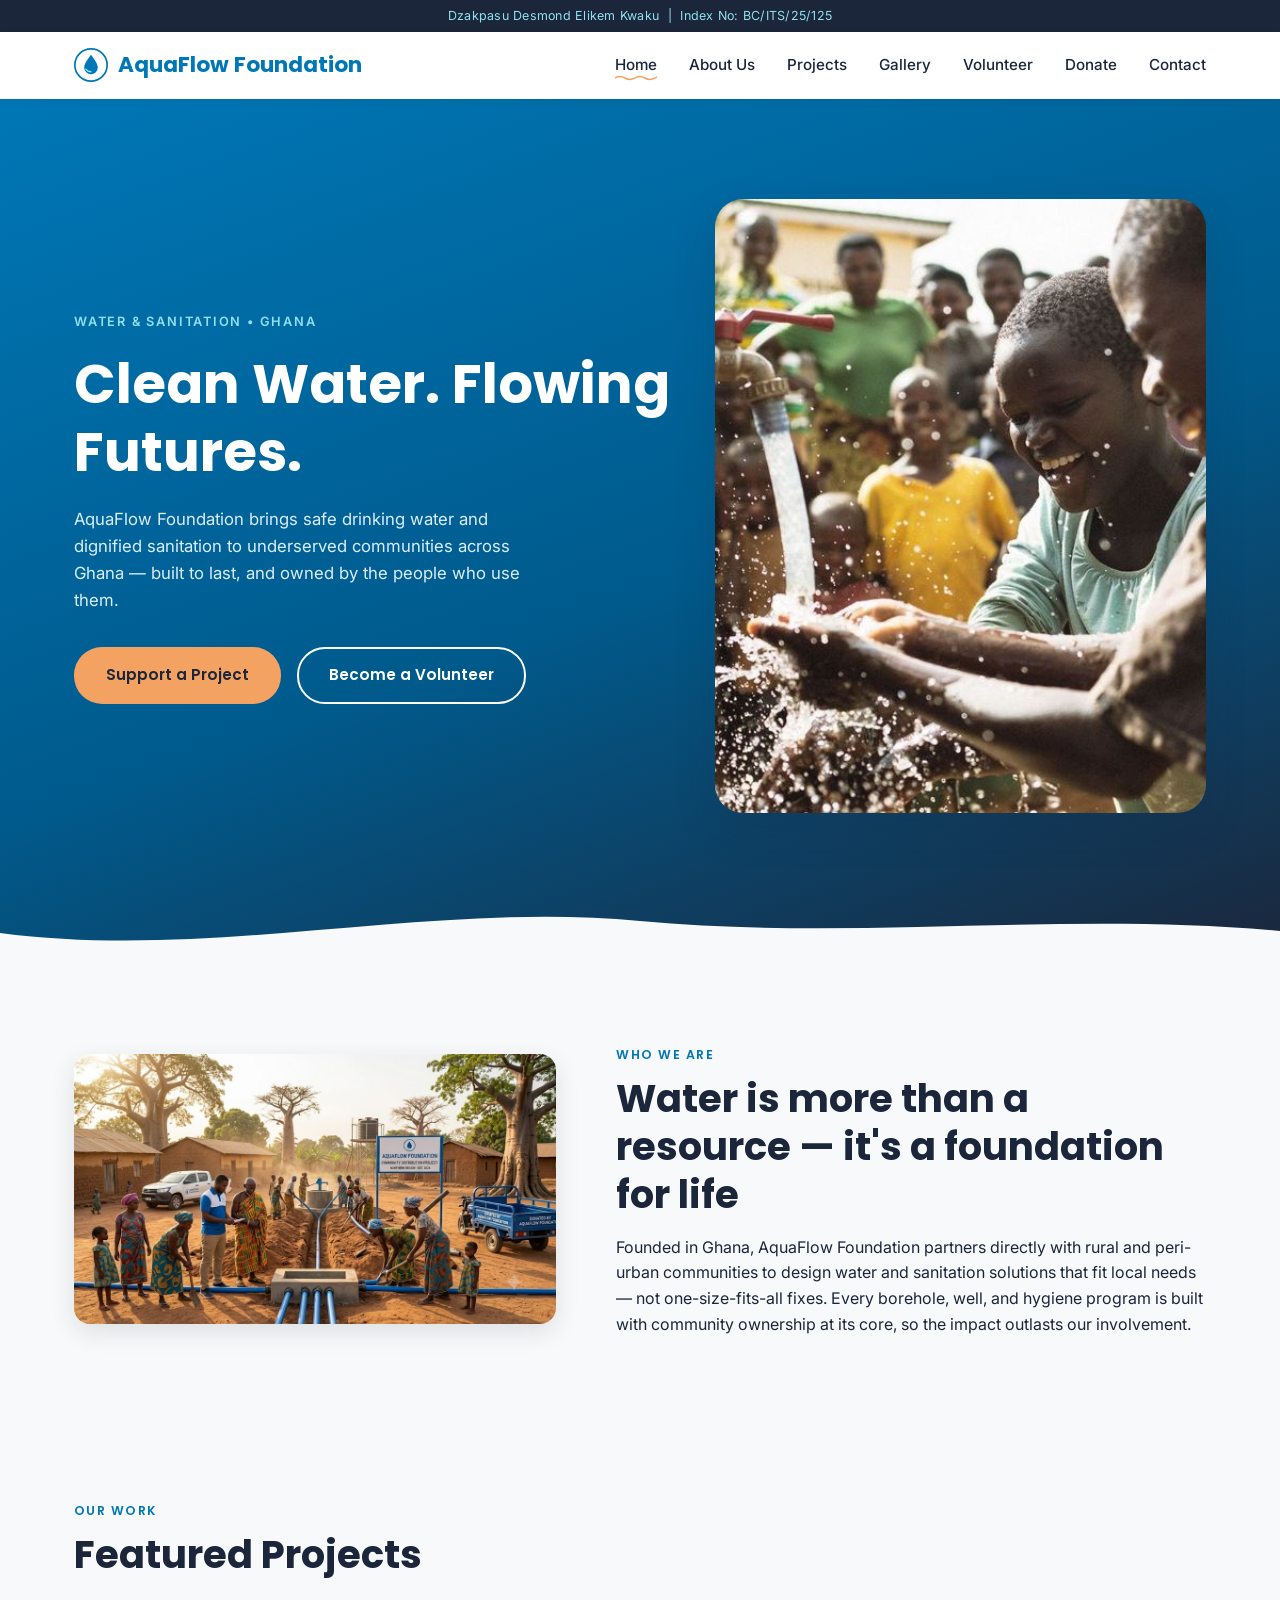
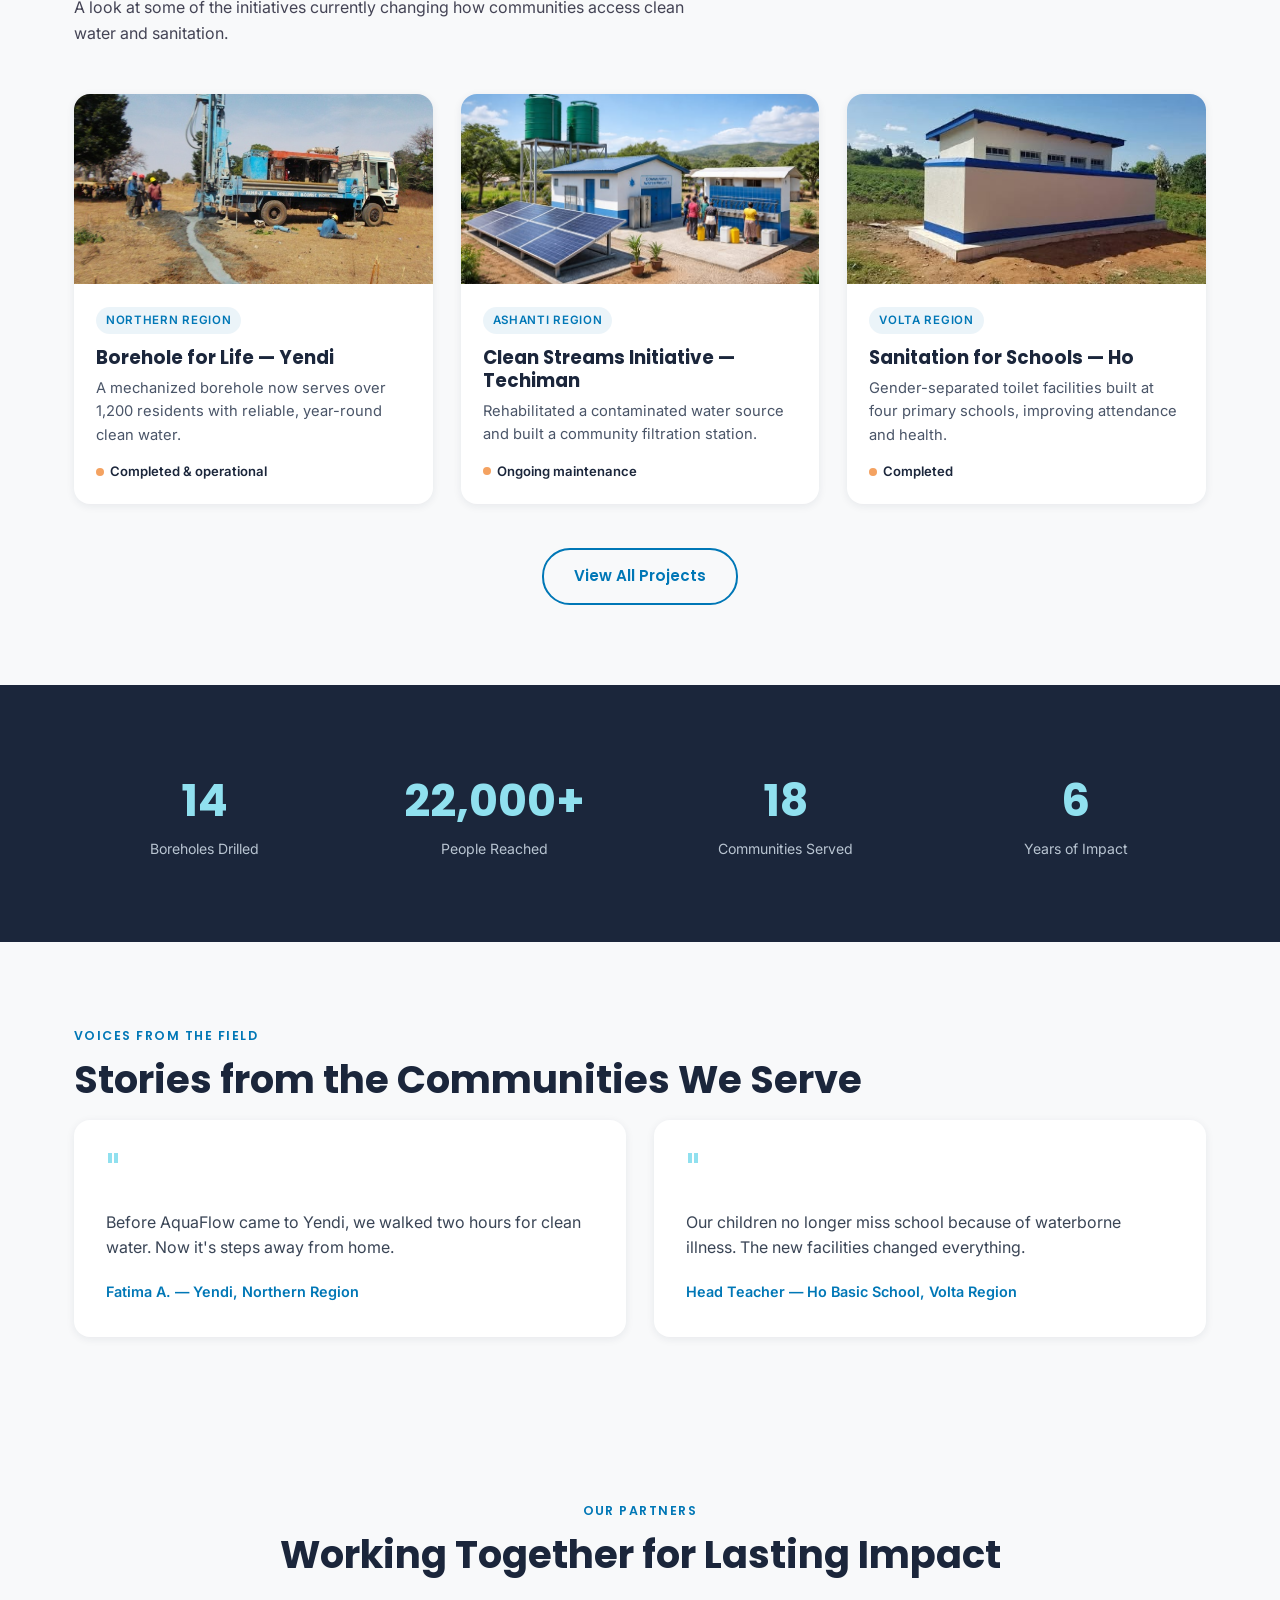
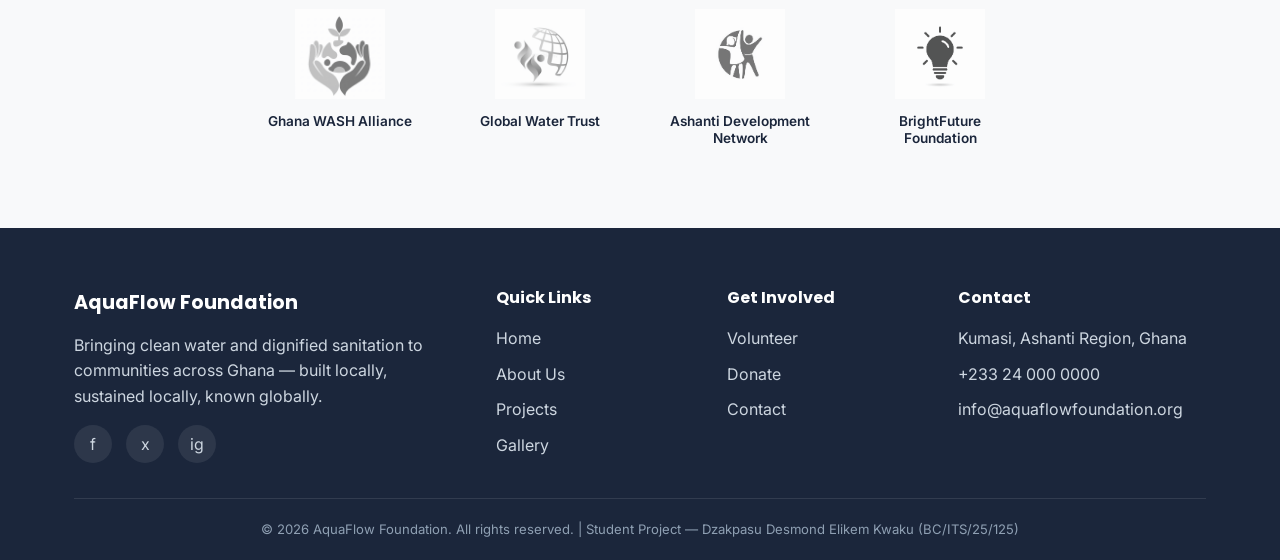
==== index.html @ 01cfd38c "Add files via upload" ====
<!DOCTYPE html>
<html lang="en">
<head>
  <meta charset="UTF-8">
  <meta name="viewport" content="width=device-width, initial-scale=1.0">
  <title>AquaFlow Foundation — Clean Water. Flowing Futures.</title>
  <link rel="preconnect" href="https://fonts.googleapis.com">
  <link href="https://fonts.googleapis.com/css2?family=Poppins:wght@500;600;700&family=Inter:wght@400;500;600&display=swap" rel="stylesheet">
  <link rel="stylesheet" href="style.css">
</head>
<body>

  <!-- Credential Bar (required for submission) -->
  <div class="credential-bar">
    Dzakpasu Desmond Elikem Kwaku &nbsp;|&nbsp; Index No: BC/ITS/25/125
  </div>

  <!-- ============ HEADER ============ -->
  <header class="site-header">
    <div class="nav-wrap">
      <a href="index.html" class="logo">
        <svg class="logo-mark" viewBox="0 0 40 40" fill="none" xmlns="http://www.w3.org/2000/svg" aria-hidden="true">
          <circle cx="20" cy="20" r="19" stroke="#0077B6" stroke-width="2"/>
          <path d="M20 8c-5 7-8 11-8 15a8 8 0 0016 0c0-4-3-8-8-15z" fill="#0077B6"/>
          <path d="M14 25c1.5 2 3.5 3 6 3" stroke="#90E0EF" stroke-width="1.6" stroke-linecap="round"/>
        </svg>
        <span class="logo-text">AquaFlow Foundation</span>
      </a>

      <input type="checkbox" id="navToggle" class="nav-toggle-checkbox">
      <label for="navToggle" class="nav-toggle" aria-label="Toggle navigation menu">
        <span></span><span></span><span></span>
      </label>

      <nav class="main-nav" id="mainNav">
        <ul>
          <li><a href="index.html" class="active">Home</a></li>
          <li><a href="about.html">About Us</a></li>
          <li><a href="projects.html">Projects</a></li>
          <li><a href="gallery.html">Gallery</a></li>
          <li><a href="volunteer.html">Volunteer</a></li>
          <li><a href="donate.html">Donate</a></li>
          <li><a href="contact.html">Contact</a></li>
        </ul>
      </nav>
    </div>
  </header>

  <!-- ============ HERO ============ -->
  <main>
  <section class="hero">
    <div class="hero-inner">
      <div class="hero-copy">
        <span class="hero-eyebrow">Water &amp; Sanitation • Ghana</span>
        <h1>Clean Water. Flowing Futures.</h1>
        <p>AquaFlow Foundation brings safe drinking water and dignified sanitation to underserved communities across Ghana — built to last, and owned by the people who use them.</p>
        <div class="hero-ctas">
          <a href="donate.html" class="btn btn-primary">Support a Project</a>
          <a href="volunteer.html" class="btn btn-outline">Become a Volunteer</a>
        </div>
      </div>
      <div class="hero-visual">
        <img src="images/hero-water.jpg" alt="Community members collecting clean water from a newly installed borehole in Ghana">
      </div>
    </div>
    <div class="wave-divider">
      <svg viewBox="0 0 1440 60" preserveAspectRatio="none" aria-hidden="true">
        <path d="M0,32 C240,60 480,0 720,20 C960,40 1200,10 1440,30 L1440,60 L0,60 Z" fill="#F8F9FA"/>
      </svg>
    </div>
  </section>

  <!-- ============ INTRO ============ -->
  <section class="intro-section">
    <div class="container">
      <div class="intro-image">
        <img src="images/intro-community.jpg" alt="AquaFlow field team working alongside community members in Northern Region">
      </div>
      <div class="intro-copy">
        <span class="section-eyebrow">Who We Are</span>
        <h2 class="section-heading">Water is more than a resource — it's a foundation for life</h2>
        <p>Founded in Ghana, AquaFlow Foundation partners directly with rural and peri-urban communities to design water and sanitation solutions that fit local needs — not one-size-fits-all fixes. Every borehole, well, and hygiene program is built with community ownership at its core, so the impact outlasts our involvement.</p>
      </div>
    </div>
  </section>

  <!-- ============ FEATURED PROJECTS ============ -->
  <section class="featured-projects">
    <div class="container">
      <span class="section-eyebrow">Our Work</span>
      <h2 class="section-heading">Featured Projects</h2>
      <p class="section-intro">A look at some of the initiatives currently changing how communities access clean water and sanitation.</p>

      <div class="project-grid">
        <article class="card project-card">
          <div class="project-img">
            <img src="images/projects/borehole-yendi.jpg" alt="Mechanized borehole installation in Yendi, Northern Region">
          </div>
          <div class="project-card-body">
            <span class="project-tag">Northern Region</span>
            <h3>Borehole for Life — Yendi</h3>
            <p>A mechanized borehole now serves over 1,200 residents with reliable, year-round clean water.</p>
            <span class="project-status">Completed &amp; operational</span>
          </div>
        </article>

        <article class="card project-card">
          <div class="project-img">
            <img src="images/projects/streams-techiman.jpg" alt="Water filtration station in Techiman, Ashanti Region">
          </div>
          <div class="project-card-body">
            <span class="project-tag">Ashanti Region</span>
            <h3>Clean Streams Initiative — Techiman</h3>
            <p>Rehabilitated a contaminated water source and built a community filtration station.</p>
            <span class="project-status">Ongoing maintenance</span>
          </div>
        </article>

        <article class="card project-card">
          <div class="project-img">
            <img src="images/projects/schools-ho.jpg" alt="New sanitation facilities at a primary school in Ho, Volta Region">
          </div>
          <div class="project-card-body">
            <span class="project-tag">Volta Region</span>
            <h3>Sanitation for Schools — Ho</h3>
            <p>Gender-separated toilet facilities built at four primary schools, improving attendance and health.</p>
            <span class="project-status">Completed</span>
          </div>
        </article>
      </div>

      <div class="view-all-wrap">
        <a href="projects.html" class="btn btn-outline-dark">View All Projects</a>
      </div>
    </div>
  </section>

  <!-- ============ STATS ============ -->
  <section class="stats-bar">
    <div class="container">
      <div class="stats-grid">
        <div class="stat-item">
          <span class="stat-number">14</span>
          <span class="stat-label">Boreholes Drilled</span>
        </div>
        <div class="stat-item">
          <span class="stat-number">22,000+</span>
          <span class="stat-label">People Reached</span>
        </div>
        <div class="stat-item">
          <span class="stat-number">18</span>
          <span class="stat-label">Communities Served</span>
        </div>
        <div class="stat-item">
          <span class="stat-number">6</span>
          <span class="stat-label">Years of Impact</span>
        </div>
      </div>
    </div>
  </section>

  <!-- ============ TESTIMONIALS ============ -->
  <section class="testimonials-section">
    <div class="container">
      <span class="section-eyebrow">Voices from the Field</span>
      <h2 class="section-heading">Stories from the Communities We Serve</h2>

      <div class="testimonial-grid">
        <div class="card testimonial-card">
          <span class="testimonial-quote-mark">"</span>
          <p>Before AquaFlow came to Yendi, we walked two hours for clean water. Now it's steps away from home.</p>
          <span class="testimonial-author">Fatima A. — Yendi, Northern Region</span>
        </div>
        <div class="card testimonial-card">
          <span class="testimonial-quote-mark">"</span>
          <p>Our children no longer miss school because of waterborne illness. The new facilities changed everything.</p>
          <span class="testimonial-author">Head Teacher — Ho Basic School, Volta Region</span>
        </div>
      </div>
    </div>
  </section>

  <!-- ============ PARTNERS ============ -->
  <section class="partners-section">
    <div class="container">
      <span class="section-eyebrow">Our Partners</span>
      <h2 class="section-heading">Working Together for Lasting Impact</h2>
      <div class="partners-row">
        <div class="partner-item">
          <img src="logos/logo1.jpg" alt="Ghana WASH Alliance logo" width="90" height="90">
          <span class="partner-name">Ghana WASH Alliance</span>
        </div>
        <div class="partner-item">
          <img src="logos/logo2.jpg" alt="Global Water Trust logo" width="90" height="90">
          <span class="partner-name">Global Water Trust</span>
        </div>
        <div class="partner-item">
          <img src="logos/logo3.jpg" alt="Ashanti Development Network logo" width="90" height="90">
          <span class="partner-name">Ashanti Development Network</span>
        </div>
        <div class="partner-item">
          <img src="logos/logo4.jpg" alt="BrightFuture Foundation logo" width="90" height="90">
          <span class="partner-name">BrightFuture Foundation</span>
        </div>
      </div>
    </div>
  </section>

  </main>

  <!-- ============ FOOTER ============ -->
  <footer class="site-footer">
    <div class="container">
      <div class="footer-grid">
        <div class="footer-col">
          <div class="footer-brand">AquaFlow Foundation</div>
          <p>Bringing clean water and dignified sanitation to communities across Ghana — built locally, sustained locally, known globally.</p>
          <div class="social-links">
            <a href="#" aria-label="Facebook">f</a>
            <a href="#" aria-label="Twitter/X">x</a>
            <a href="#" aria-label="Instagram">ig</a>
          </div>
        </div>

        <div class="footer-col">
          <h4>Quick Links</h4>
          <ul>
            <li><a href="index.html">Home</a></li>
            <li><a href="about.html">About Us</a></li>
            <li><a href="projects.html">Projects</a></li>
            <li><a href="gallery.html">Gallery</a></li>
          </ul>
        </div>

        <div class="footer-col">
          <h4>Get Involved</h4>
          <ul>
            <li><a href="volunteer.html">Volunteer</a></li>
            <li><a href="donate.html">Donate</a></li>
            <li><a href="contact.html">Contact</a></li>
          </ul>
        </div>

        <div class="footer-col">
          <h4>Contact</h4>
          <ul>
            <li>Kumasi, Ashanti Region, Ghana</li>
            <li>+233 24 000 0000</li>
            <li>info@aquaflowfoundation.org</li>
          </ul>
        </div>
      </div>

      <div class="footer-bottom">
        &copy; 2026 AquaFlow Foundation. All rights reserved. | Student Project — Dzakpasu Desmond Elikem Kwaku (BC/ITS/25/125)
      </div>
    </div>
  </footer>

</body>
</html>
---- style.css ----
/* =========================================================
   AquaFlow Foundation — Shared Stylesheet
   Author: Dzakpasu Desmond Elikem Kwaku | BC/ITS/25/125
   ========================================================= */

/* ---------- Design Tokens ---------- */
:root {
  --color-primary: #0077B6;      /* deep aqua blue */
  --color-secondary: #90E0EF;    /* sky blue */
  --color-accent: #F4A261;       /* sandy gold */
  --color-dark: #1B263B;         /* slate */
  --color-light: #F8F9FA;        /* off-white */
  --color-white: #FFFFFF;

  --font-heading: 'Poppins', sans-serif;
  --font-body: 'Inter', sans-serif;

  --radius-sm: 8px;
  --radius-md: 16px;
  --radius-lg: 28px;

  --shadow-sm: 0 2px 8px rgba(27, 38, 59, 0.08);
  --shadow-md: 0 8px 24px rgba(27, 38, 59, 0.12);
  --shadow-lg: 0 16px 40px rgba(27, 38, 59, 0.18);

  --transition-fast: 0.2s ease;
  --transition-mid: 0.4s ease;

  --max-width: 1180px;
}

/* ---------- Reset ---------- */
* {
  margin: 0;
  padding: 0;
  box-sizing: border-box;
}

html {
  scroll-behavior: smooth;
}

body {
  font-family: var(--font-body);
  color: var(--color-dark);
  background-color: var(--color-light);
  line-height: 1.6;
  -webkit-font-smoothing: antialiased;
}

img {
  max-width: 100%;
  display: block;
}

a {
  text-decoration: none;
  color: inherit;
}

ul {
  list-style: none;
}

h1, h2, h3, h4 {
  font-family: var(--font-heading);
  color: var(--color-dark);
  line-height: 1.25;
}

.container {
  max-width: var(--max-width);
  margin: 0 auto;
  padding: 0 24px;
}

section {
  padding: 80px 0;
}

/* Visible keyboard focus for accessibility */
a:focus-visible,
button:focus-visible,
input:focus-visible,
select:focus-visible,
textarea:focus-visible {
  outline: 3px solid var(--color-accent);
  outline-offset: 3px;
}

@media (prefers-reduced-motion: reduce) {
  * {
    animation-duration: 0.001ms !important;
    animation-iteration-count: 1 !important;
    transition-duration: 0.001ms !important;
    scroll-behavior: auto !important;
  }
}

/* ---------- Credential Bar ---------- */
.credential-bar {
  background: var(--color-dark);
  color: var(--color-secondary);
  font-size: 0.78rem;
  text-align: center;
  padding: 6px 12px;
  letter-spacing: 0.02em;
}

/* ---------- Header / Navigation ---------- */
.site-header {
  position: sticky;
  top: 0;
  z-index: 100;
  background: var(--color-white);
  box-shadow: var(--shadow-sm);
}

.nav-wrap {
  display: flex;
  align-items: center;
  justify-content: space-between;
  padding: 16px 24px;
  max-width: var(--max-width);
  margin: 0 auto;
}

.logo {
  display: flex;
  align-items: center;
  gap: 10px;
  font-family: var(--font-heading);
  font-weight: 700;
  font-size: 1.35rem;
  color: var(--color-primary);
  white-space: nowrap;
  flex-shrink: 0;
}

.logo-text {
  white-space: nowrap;
}

.logo-mark {
  width: 34px;
  height: 34px;
  flex-shrink: 0;
}

.main-nav ul {
  display: flex;
  gap: 32px;
}

.main-nav a {
  font-weight: 500;
  font-size: 0.95rem;
  color: var(--color-dark);
  position: relative;
  padding-bottom: 4px;
  white-space: nowrap;
}

/* Signature: wave underline on hover/active instead of a plain line */
.main-nav a::after {
  content: "";
  position: absolute;
  left: 0;
  bottom: -3px;
  width: 100%;
  height: 6px;
  background-image: url("data:image/svg+xml,%3Csvg xmlns='http://www.w3.org/2000/svg' width='20' height='6' viewBox='0 0 20 6'%3E%3Cpath d='M0 3 Q 5 0 10 3 T 20 3' fill='none' stroke='%23F4A261' stroke-width='1.5'/%3E%3C/svg%3E");
  background-repeat: repeat-x;
  background-size: 20px 6px;
  opacity: 0;
  transform: translateY(4px);
  transition: opacity var(--transition-fast), transform var(--transition-fast);
}

.main-nav a:hover::after,
.main-nav a.active::after {
  opacity: 1;
  transform: translateY(0);
}

.nav-toggle-checkbox {
  position: absolute;
  opacity: 0;
  pointer-events: none;
}

.nav-toggle {
  display: none;
  flex-direction: column;
  gap: 5px;
  cursor: pointer;
  padding: 6px;
}

.nav-toggle span {
  width: 24px;
  height: 2px;
  background: var(--color-dark);
  transition: transform var(--transition-fast), opacity var(--transition-fast);
}

/* Animate to an "X" when open */
.nav-toggle-checkbox:checked ~ .nav-toggle span:nth-child(1) {
  transform: translateY(7px) rotate(45deg);
}

.nav-toggle-checkbox:checked ~ .nav-toggle span:nth-child(2) {
  opacity: 0;
}

.nav-toggle-checkbox:checked ~ .nav-toggle span:nth-child(3) {
  transform: translateY(-7px) rotate(-45deg);
}

/* ---------- Buttons ---------- */
.btn {
  display: inline-block;
  font-family: var(--font-heading);
  font-weight: 600;
  font-size: 0.95rem;
  padding: 14px 30px;
  border-radius: var(--radius-lg);
  border: 2px solid transparent;
  cursor: pointer;
  transition: transform var(--transition-fast), box-shadow var(--transition-fast), background var(--transition-fast);
}

.btn-primary {
  background: var(--color-accent);
  color: var(--color-dark);
}

.btn-primary:hover {
  transform: translateY(-3px);
  box-shadow: var(--shadow-md);
}

.btn-outline {
  background: transparent;
  border-color: var(--color-white);
  color: var(--color-white);
}

.btn-outline:hover {
  background: var(--color-white);
  color: var(--color-primary);
  transform: translateY(-3px);
}

.btn-outline-dark {
  background: transparent;
  border-color: var(--color-primary);
  color: var(--color-primary);
}

.btn-outline-dark:hover {
  background: var(--color-primary);
  color: var(--color-white);
}

/* ---------- Wave Divider (signature element) ---------- */
.wave-divider {
  display: block;
  width: 100%;
  line-height: 0;
}

.wave-divider svg {
  width: 100%;
  height: 60px;
  display: block;
}

/* ---------- Section Heading Pattern ---------- */
.section-eyebrow {
  display: inline-block;
  font-family: var(--font-heading);
  font-size: 0.78rem;
  font-weight: 600;
  letter-spacing: 0.12em;
  text-transform: uppercase;
  color: var(--color-primary);
  margin-bottom: 10px;
}

.section-heading {
  font-size: clamp(1.6rem, 3vw, 2.4rem);
  margin-bottom: 16px;
}

.section-intro {
  max-width: 640px;
  color: #445;
  margin-bottom: 48px;
}

/* ---------- Cards ---------- */
.card {
  background: var(--color-white);
  border-radius: var(--radius-md);
  box-shadow: var(--shadow-sm);
  overflow: hidden;
  transition: transform var(--transition-mid), box-shadow var(--transition-mid);
}

.card:hover {
  transform: translateY(-6px);
  box-shadow: var(--shadow-md);
}

/* ---------- Forms ---------- */
.form-group {
  margin-bottom: 20px;
}

.form-group label {
  display: block;
  font-weight: 600;
  font-size: 0.9rem;
  margin-bottom: 6px;
  color: var(--color-dark);
}

.form-group input,
.form-group select,
.form-group textarea {
  width: 100%;
  padding: 12px 14px;
  border: 1.5px solid #d5dde3;
  border-radius: var(--radius-sm);
  font-family: var(--font-body);
  font-size: 0.95rem;
  background: var(--color-white);
  transition: border-color var(--transition-fast);
}

.form-group input:focus,
.form-group select:focus,
.form-group textarea:focus {
  border-color: var(--color-primary);
}

.form-radio-group,
.form-checkbox-group {
  display: flex;
  gap: 20px;
  flex-wrap: wrap;
}

.form-radio-group label,
.form-checkbox-group label {
  display: flex;
  align-items: center;
  gap: 6px;
  font-weight: 400;
}

/* ---------- Footer ---------- */
.site-footer {
  background: var(--color-dark);
  color: #cdd6e0;
}

.footer-grid {
  display: grid;
  grid-template-columns: 2fr 1fr 1fr 1.3fr;
  gap: 40px;
  padding: 60px 0 30px;
}

.footer-col h4 {
  color: var(--color-white);
  font-size: 1rem;
  margin-bottom: 18px;
}

.footer-col ul li {
  margin-bottom: 10px;
}

.footer-col a:hover {
  color: var(--color-secondary);
}

.footer-brand {
  display: flex;
  align-items: center;
  gap: 10px;
  font-family: var(--font-heading);
  font-weight: 700;
  color: var(--color-white);
  font-size: 1.2rem;
  margin-bottom: 14px;
}

.social-links {
  display: flex;
  gap: 14px;
  margin-top: 16px;
}

.social-links a {
  width: 38px;
  height: 38px;
  border-radius: 50%;
  background: rgba(255,255,255,0.08);
  display: flex;
  align-items: center;
  justify-content: center;
  transition: background var(--transition-fast);
}

.social-links a:hover {
  background: var(--color-primary);
}

.footer-bottom {
  border-top: 1px solid rgba(255,255,255,0.1);
  text-align: center;
  padding: 20px 0;
  font-size: 0.82rem;
  color: #8fa0b3;
}

/* ---------- Responsive ---------- */
@media (max-width: 900px) {
  .footer-grid {
    grid-template-columns: 1fr 1fr;
  }
}

@media (max-width: 1024px) {
  .main-nav ul {
    gap: 18px;
  }

  .main-nav a {
    font-size: 0.88rem;
  }

  .logo {
    font-size: 1.15rem;
  }
}

@media (max-width: 880px) {
  .main-nav ul {
    gap: 12px;
  }

  .main-nav a {
    font-size: 0.82rem;
  }

  .logo {
    font-size: 0.98rem;
  }

  .logo-mark {
    width: 26px;
    height: 26px;
  }
}

@media (max-width: 768px) {
  .main-nav {
    position: fixed;
    top: 66px;
    left: 0;
    right: 0;
    background: var(--color-white);
    box-shadow: var(--shadow-md);
    transform: translateY(-150%);
    opacity: 0;
    transition: transform var(--transition-mid), opacity var(--transition-mid);
    z-index: 99;
  }

  .nav-toggle-checkbox:checked ~ .main-nav {
    transform: translateY(0);
    opacity: 1;
  }

  .main-nav ul {
    flex-direction: column;
    gap: 0;
    padding: 10px 24px 20px;
  }

  .main-nav ul li {
    border-bottom: 1px solid #eef1f3;
  }

  .main-nav a {
    display: block;
    padding: 14px 0;
  }

  .nav-toggle {
    display: flex;
  }

  section {
    padding: 56px 0;
  }

  .footer-grid {
    grid-template-columns: 1fr;
    gap: 30px;
  }
}

@media (max-width: 480px) {
  .btn {
    width: 100%;
    text-align: center;
  }
}

/* =========================================================
   HOME PAGE
   ========================================================= */

/* ---------- Hero ---------- */
.hero {
  position: relative;
  background: linear-gradient(160deg, var(--color-primary) 0%, #005a8c 55%, var(--color-dark) 100%);
  color: var(--color-white);
  padding: 100px 0 0;
  overflow: hidden;
}

.hero-inner {
  max-width: var(--max-width);
  margin: 0 auto;
  padding: 0 24px 90px;
  display: grid;
  grid-template-columns: 1.1fr 0.9fr;
  gap: 40px;
  align-items: center;
}

.hero-eyebrow {
  display: inline-block;
  font-size: 0.8rem;
  font-weight: 600;
  letter-spacing: 0.14em;
  text-transform: uppercase;
  color: var(--color-secondary);
  margin-bottom: 18px;
}

.hero h1 {
  font-size: clamp(2.2rem, 5vw, 3.4rem);
  color: var(--color-white);
  margin-bottom: 20px;
}

.hero p {
  font-size: 1.05rem;
  color: #dbeefc;
  max-width: 480px;
  margin-bottom: 34px;
}

.hero-ctas {
  display: flex;
  gap: 16px;
  flex-wrap: wrap;
}

.hero-visual {
  position: relative;
  border-radius: var(--radius-lg);
  overflow: hidden;
  box-shadow: var(--shadow-lg);
  aspect-ratio: 4 / 5;
}

.hero-visual img {
  width: 100%;
  height: 100%;
  object-fit: cover;
}

.hero .wave-divider {
  position: relative;
  margin-top: -2px;
}

/* ---------- Intro ---------- */
.intro-section .container {
  display: grid;
  grid-template-columns: 0.9fr 1.1fr;
  gap: 60px;
  align-items: center;
}

.intro-image {
  border-radius: var(--radius-md);
  overflow: hidden;
  box-shadow: var(--shadow-md);
}

/* ---------- Featured Projects ---------- */
.featured-projects {
  background: var(--color-light);
}

.project-grid {
  display: grid;
  grid-template-columns: repeat(3, 1fr);
  gap: 28px;
}

.project-card .project-img {
  height: 190px;
  overflow: hidden;
}

.project-card .project-img img {
  width: 100%;
  height: 100%;
  object-fit: cover;
  transition: transform var(--transition-mid);
}

.project-card:hover .project-img img {
  transform: scale(1.06);
}

.project-card-body {
  padding: 22px;
}

.project-tag {
  display: inline-block;
  font-size: 0.72rem;
  font-weight: 600;
  letter-spacing: 0.06em;
  text-transform: uppercase;
  color: var(--color-primary);
  background: rgba(0, 119, 182, 0.08);
  padding: 4px 10px;
  border-radius: 20px;
  margin-bottom: 12px;
}

.project-card-body h3 {
  font-size: 1.15rem;
  margin-bottom: 8px;
}

.project-card-body p {
  font-size: 0.92rem;
  color: #4a5568;
  margin-bottom: 14px;
}

.project-status {
  font-size: 0.82rem;
  font-weight: 600;
  color: var(--color-dark);
  display: flex;
  align-items: center;
  gap: 6px;
}

.project-status::before {
  content: "";
  width: 8px;
  height: 8px;
  border-radius: 50%;
  background: var(--color-accent);
}

.project-impact {
  font-size: 0.85rem;
  color: #5a6779;
  margin-top: 10px;
  padding-top: 10px;
  border-top: 1px dashed #dde3e8;
}

.view-all-wrap {
  text-align: center;
  margin-top: 44px;
}

/* ---------- Stats Bar ---------- */
.stats-bar {
  background: var(--color-dark);
  color: var(--color-white);
  position: relative;
}

.stats-grid {
  display: grid;
  grid-template-columns: repeat(4, 1fr);
  gap: 30px;
  text-align: center;
}

.stat-number {
  font-family: var(--font-heading);
  font-size: clamp(2rem, 4vw, 2.8rem);
  font-weight: 700;
  color: var(--color-secondary);
  display: block;
}

.stat-label {
  font-size: 0.88rem;
  color: #b8c4d1;
  margin-top: 6px;
}

/* ---------- Testimonials ---------- */
.testimonials-section {
  background: var(--color-light);
}

.testimonial-grid {
  display: grid;
  grid-template-columns: repeat(2, 1fr);
  gap: 28px;
}

.testimonial-card {
  padding: 32px;
  position: relative;
}

.testimonial-quote-mark {
  font-family: var(--font-heading);
  font-size: 3rem;
  color: var(--color-secondary);
  line-height: 1;
  margin-bottom: 10px;
  display: block;
}

.testimonial-card p {
  font-size: 1rem;
  color: #3a4556;
  margin-bottom: 18px;
}

.testimonial-author {
  font-weight: 600;
  font-size: 0.9rem;
  color: var(--color-primary);
}

/* ---------- Partners ---------- */
.partners-section {
  text-align: center;
}

.partners-row {
  display: flex;
  justify-content: center;
  align-items: flex-start;
  gap: 50px;
  flex-wrap: wrap;
  margin-top: 30px;
}

.partner-item {
  display: flex;
  flex-direction: column;
  align-items: center;
  gap: 14px;
  width: 150px;
}

.partner-item img {
  height: 90px;
  width: 90px;
  object-fit: contain;
  filter: grayscale(100%);
  opacity: 0.75;
  transition: filter var(--transition-fast), opacity var(--transition-fast), transform var(--transition-fast);
}

.partner-item:hover img {
  filter: grayscale(0%);
  opacity: 1;
  transform: translateY(-4px);
}

.partner-name {
  font-size: 0.85rem;
  font-weight: 600;
  color: var(--color-dark);
  text-align: center;
  line-height: 1.3;
}

/* ---------- Home Responsive ---------- */
@media (max-width: 900px) {
  .hero-inner {
    grid-template-columns: 1fr;
  }

  .hero-visual {
    aspect-ratio: 16 / 10;
  }

  .intro-section .container {
    grid-template-columns: 1fr;
  }

  .project-grid {
    grid-template-columns: repeat(2, 1fr);
  }

  .stats-grid {
    grid-template-columns: repeat(2, 1fr);
    gap: 30px 20px;
  }

  .testimonial-grid {
    grid-template-columns: 1fr;
  }
}

@media (max-width: 600px) {
  .project-grid {
    grid-template-columns: 1fr;
  }
}

/* =========================================================
   PAGE HERO (used on About, Projects, Gallery, Volunteer,
   Donate, Contact — smaller banner than the Home hero)
   ========================================================= */
.page-hero {
  background: linear-gradient(160deg, var(--color-primary) 0%, #005a8c 60%, var(--color-dark) 100%);
  color: var(--color-white);
  padding: 70px 0 0;
  text-align: center;
}

.page-hero .container {
  padding-bottom: 60px;
}

.page-hero-eyebrow {
  display: inline-block;
  font-size: 0.8rem;
  font-weight: 600;
  letter-spacing: 0.14em;
  text-transform: uppercase;
  color: var(--color-secondary);
  margin-bottom: 14px;
}

.page-hero h1 {
  color: var(--color-white);
  font-size: clamp(1.9rem, 4vw, 2.8rem);
  margin-bottom: 14px;
}

.page-hero p {
  max-width: 560px;
  margin: 0 auto;
  color: #dbeefc;
}

/* =========================================================
   ABOUT US PAGE
   ========================================================= */

/* ---------- History (text + image split) ---------- */
.split-section .container {
  display: grid;
  grid-template-columns: 1fr 1fr;
  gap: 60px;
  align-items: center;
}

.split-section .split-image {
  border-radius: var(--radius-md);
  overflow: hidden;
  box-shadow: var(--shadow-md);
}

.split-section.reverse .container {
  direction: rtl;
}

.split-section.reverse .container > * {
  direction: ltr;
}

/* ---------- Vision & Mission ---------- */
.vm-grid {
  display: grid;
  grid-template-columns: 1fr 1fr;
  gap: 28px;
}

.vm-card {
  padding: 36px;
  border-top: 4px solid var(--color-accent);
}

.vm-card h3 {
  font-size: 1.3rem;
  margin-bottom: 12px;
  color: var(--color-primary);
}

.vm-card p {
  color: #4a5568;
}

/* ---------- Core Values ---------- */
.values-section {
  background: var(--color-light);
}

.values-grid {
  display: grid;
  grid-template-columns: repeat(5, 1fr);
  gap: 20px;
}

.value-card {
  text-align: center;
  padding: 28px 16px;
}

.value-icon {
  width: 48px;
  height: 48px;
  margin: 0 auto 16px;
  border-radius: 50%;
  background: rgba(0, 119, 182, 0.1);
  display: flex;
  align-items: center;
  justify-content: center;
}

.value-icon svg {
  width: 24px;
  height: 24px;
}

.value-card h4 {
  font-size: 1rem;
  margin-bottom: 8px;
}

.value-card p {
  font-size: 0.85rem;
  color: #5a6779;
}

/* ---------- Objectives Table ---------- */
.objectives-table-wrap {
  overflow-x: auto;
  border-radius: var(--radius-md);
  box-shadow: var(--shadow-sm);
}

.objectives-table {
  width: 100%;
  border-collapse: collapse;
  background: var(--color-white);
  min-width: 560px;
}

.objectives-table thead {
  background: var(--color-primary);
  color: var(--color-white);
}

.objectives-table th,
.objectives-table td {
  text-align: left;
  padding: 16px 20px;
  font-size: 0.92rem;
}

.objectives-table th {
  font-family: var(--font-heading);
  font-weight: 600;
  font-size: 0.85rem;
  letter-spacing: 0.03em;
  text-transform: uppercase;
}

.objectives-table tbody tr:nth-child(even) {
  background: var(--color-light);
}

.objectives-table tbody tr:hover {
  background: rgba(0, 119, 182, 0.06);
}

/* ---------- Leadership / Team ---------- */
.team-section {
  background: var(--color-light);
}

.team-grid {
  display: grid;
  grid-template-columns: repeat(4, 1fr);
  gap: 24px;
}

.team-card {
  text-align: center;
  padding-bottom: 24px;
}

.team-photo {
  aspect-ratio: 1 / 1;
  overflow: hidden;
}

.team-photo img {
  width: 100%;
  height: 100%;
  object-fit: cover;
}

.team-card h4 {
  margin-top: 18px;
  font-size: 1.02rem;
}

.team-role {
  font-size: 0.82rem;
  color: var(--color-primary);
  font-weight: 600;
  margin-top: 4px;
}

.team-bio {
  font-size: 0.85rem;
  color: #5a6779;
  padding: 0 16px;
  margin-top: 10px;
}

/* ---------- Why We Exist (closing statement) ---------- */
.why-section {
  text-align: center;
  background: var(--color-dark);
  color: var(--color-white);
}

.why-section .section-heading {
  color: var(--color-white);
}

.why-section p {
  max-width: 700px;
  margin: 0 auto;
  color: #cdd6e0;
  font-size: 1.05rem;
}

/* ---------- About Page Responsive ---------- */
@media (max-width: 900px) {
  .split-section .container {
    grid-template-columns: 1fr;
  }

  .split-section.reverse .container {
    direction: ltr;
  }

  .vm-grid {
    grid-template-columns: 1fr;
  }

  .values-grid {
    grid-template-columns: repeat(2, 1fr);
  }

  .team-grid {
    grid-template-columns: repeat(2, 1fr);
  }
}

@media (max-width: 480px) {
  .values-grid {
    grid-template-columns: 1fr;
  }
}

/* =========================================================
   GALLERY PAGE
   ========================================================= */
.gallery-grid {
  display: grid;
  grid-template-columns: repeat(4, 1fr);
  grid-auto-rows: 220px;
  grid-auto-flow: dense;
  gap: 18px;
}

.gallery-item {
  position: relative;
  border-radius: var(--radius-md);
  overflow: hidden;
  box-shadow: var(--shadow-sm);
}

.gallery-item img {
  width: 100%;
  height: 100%;
  object-fit: cover;
  transition: transform var(--transition-mid);
}

.gallery-item:hover img {
  transform: scale(1.08);
}

.gallery-item figcaption {
  position: absolute;
  left: 0;
  right: 0;
  bottom: 0;
  padding: 16px;
  font-size: 0.85rem;
  font-weight: 600;
  color: var(--color-white);
  background: linear-gradient(to top, rgba(27,38,59,0.85), rgba(27,38,59,0));
  opacity: 0;
  transform: translateY(8px);
  transition: opacity var(--transition-fast), transform var(--transition-fast);
}

.gallery-item:hover figcaption {
  opacity: 1;
  transform: translateY(0);
}

.gallery-item.wide {
  grid-column: span 2;
}

.gallery-item.tall {
  grid-row: span 2;
}

.gallery-item.big {
  grid-column: span 2;
  grid-row: span 2;
}

@media (max-width: 900px) {
  .gallery-grid {
    grid-template-columns: repeat(2, 1fr);
    grid-auto-rows: 180px;
  }

  .gallery-item.big,
  .gallery-item.wide {
    grid-column: span 2;
  }
}

@media (max-width: 500px) {
  .gallery-grid {
    grid-template-columns: 1fr;
    grid-auto-rows: 220px;
  }

  .gallery-item.big,
  .gallery-item.wide,
  .gallery-item.tall {
    grid-column: span 1;
    grid-row: span 1;
  }
}

/* =========================================================
   FORM PAGES (shared by Volunteer, Donate, Contact)
   ========================================================= */
.opportunities-section {
  background: var(--color-light);
}

.opportunity-grid {
  display: grid;
  grid-template-columns: repeat(3, 1fr);
  gap: 24px;
}

.opportunity-card {
  padding: 28px;
  border-top: 4px solid var(--color-secondary);
}

.opportunity-card h3 {
  font-size: 1.1rem;
  margin-bottom: 10px;
  color: var(--color-primary);
}

.opportunity-card p {
  font-size: 0.9rem;
  color: #4a5568;
}

.form-section .container {
  max-width: 760px;
}

.form-card {
  background: var(--color-white);
  border-radius: var(--radius-md);
  box-shadow: var(--shadow-md);
  padding: 44px;
}

.form-row {
  display: grid;
  grid-template-columns: 1fr 1fr;
  gap: 20px;
}

.form-note {
  font-size: 0.82rem;
  color: #6a7686;
  margin-top: -8px;
  margin-bottom: 20px;
}

.form-actions {
  margin-top: 8px;
}

.form-actions .btn {
  width: 100%;
  text-align: center;
  border: none;
}

fieldset {
  border: none;
  padding: 0;
  margin: 0 0 20px;
}

fieldset legend {
  font-weight: 600;
  font-size: 0.9rem;
  margin-bottom: 10px;
  padding: 0;
}

@media (max-width: 700px) {
  .opportunity-grid {
    grid-template-columns: 1fr;
  }

  .form-row {
    grid-template-columns: 1fr;
  }

  .form-card {
    padding: 28px 22px;
  }
}

/* =========================================================
   DONATE PAGE
   ========================================================= */
.impact-section {
  background: var(--color-light);
}

.impact-grid {
  display: grid;
  grid-template-columns: repeat(3, 1fr);
  gap: 24px;
}

.impact-card {
  padding: 32px 26px;
  text-align: center;
  border-bottom: 4px solid var(--color-accent);
}

.impact-amount {
  font-family: var(--font-heading);
  font-size: 1.8rem;
  font-weight: 700;
  color: var(--color-primary);
  display: block;
  margin-bottom: 10px;
}

.impact-card p {
  font-size: 0.9rem;
  color: #4a5568;
}

/* Preset donation amount selector (radio buttons styled as pills) */
.amount-group {
  display: flex;
  flex-wrap: wrap;
  gap: 12px;
  margin-bottom: 8px;
}

.amount-option input {
  position: absolute;
  opacity: 0;
  pointer-events: none;
}

.amount-option label {
  display: inline-block;
  padding: 12px 22px;
  border: 1.5px solid #d5dde3;
  border-radius: var(--radius-lg);
  font-weight: 600;
  font-size: 0.92rem;
  cursor: pointer;
  transition: background var(--transition-fast), border-color var(--transition-fast), color var(--transition-fast);
}

.amount-option input:checked + label {
  background: var(--color-primary);
  border-color: var(--color-primary);
  color: var(--color-white);
}

.amount-option input:focus-visible + label {
  outline: 3px solid var(--color-accent);
  outline-offset: 2px;
}

@media (max-width: 700px) {
  .impact-grid {
    grid-template-columns: 1fr;
  }
}

/* =========================================================
   CONTACT PAGE
   ========================================================= */
.contact-layout {
  display: grid;
  grid-template-columns: 0.9fr 1.1fr;
  gap: 48px;
  align-items: start;
}

.contact-info-card {
  padding: 36px;
}

.contact-info-card h3 {
  font-size: 1.15rem;
  margin-bottom: 22px;
  color: var(--color-primary);
}

.contact-info-list li {
  display: flex;
  gap: 14px;
  align-items: flex-start;
  margin-bottom: 20px;
}

.contact-info-list li:last-child {
  margin-bottom: 0;
}

.contact-icon {
  width: 20px;
  height: 20px;
  flex-shrink: 0;
  margin-top: 2px;
  color: var(--color-primary);
}

.contact-info-list strong {
  display: block;
  font-size: 0.85rem;
  color: var(--color-dark);
  margin-bottom: 2px;
}

.contact-info-list span,
.contact-info-list a {
  font-size: 0.9rem;
  color: #4a5568;
}

.contact-info-list a:hover {
  color: var(--color-primary);
}

.contact-social {
  margin-top: 28px;
  padding-top: 24px;
  border-top: 1px solid #eef1f3;
}

.contact-social .social-links a {
  background: rgba(0, 119, 182, 0.08);
  color: var(--color-primary);
}

.contact-social .social-links a:hover {
  background: var(--color-primary);
  color: var(--color-white);
}

/* ---------- Map Placeholder ---------- */
.map-section {
  background: var(--color-light);
}

.map-placeholder {
  height: 340px;
  border-radius: var(--radius-md);
  overflow: hidden;
  box-shadow: var(--shadow-sm);
}

.map-placeholder img {
  width: 100%;
  height: 100%;
  object-fit: cover;
  display: block;
}

@media (max-width: 900px) {
  .contact-layout {
    grid-template-columns: 1fr;
  }
}
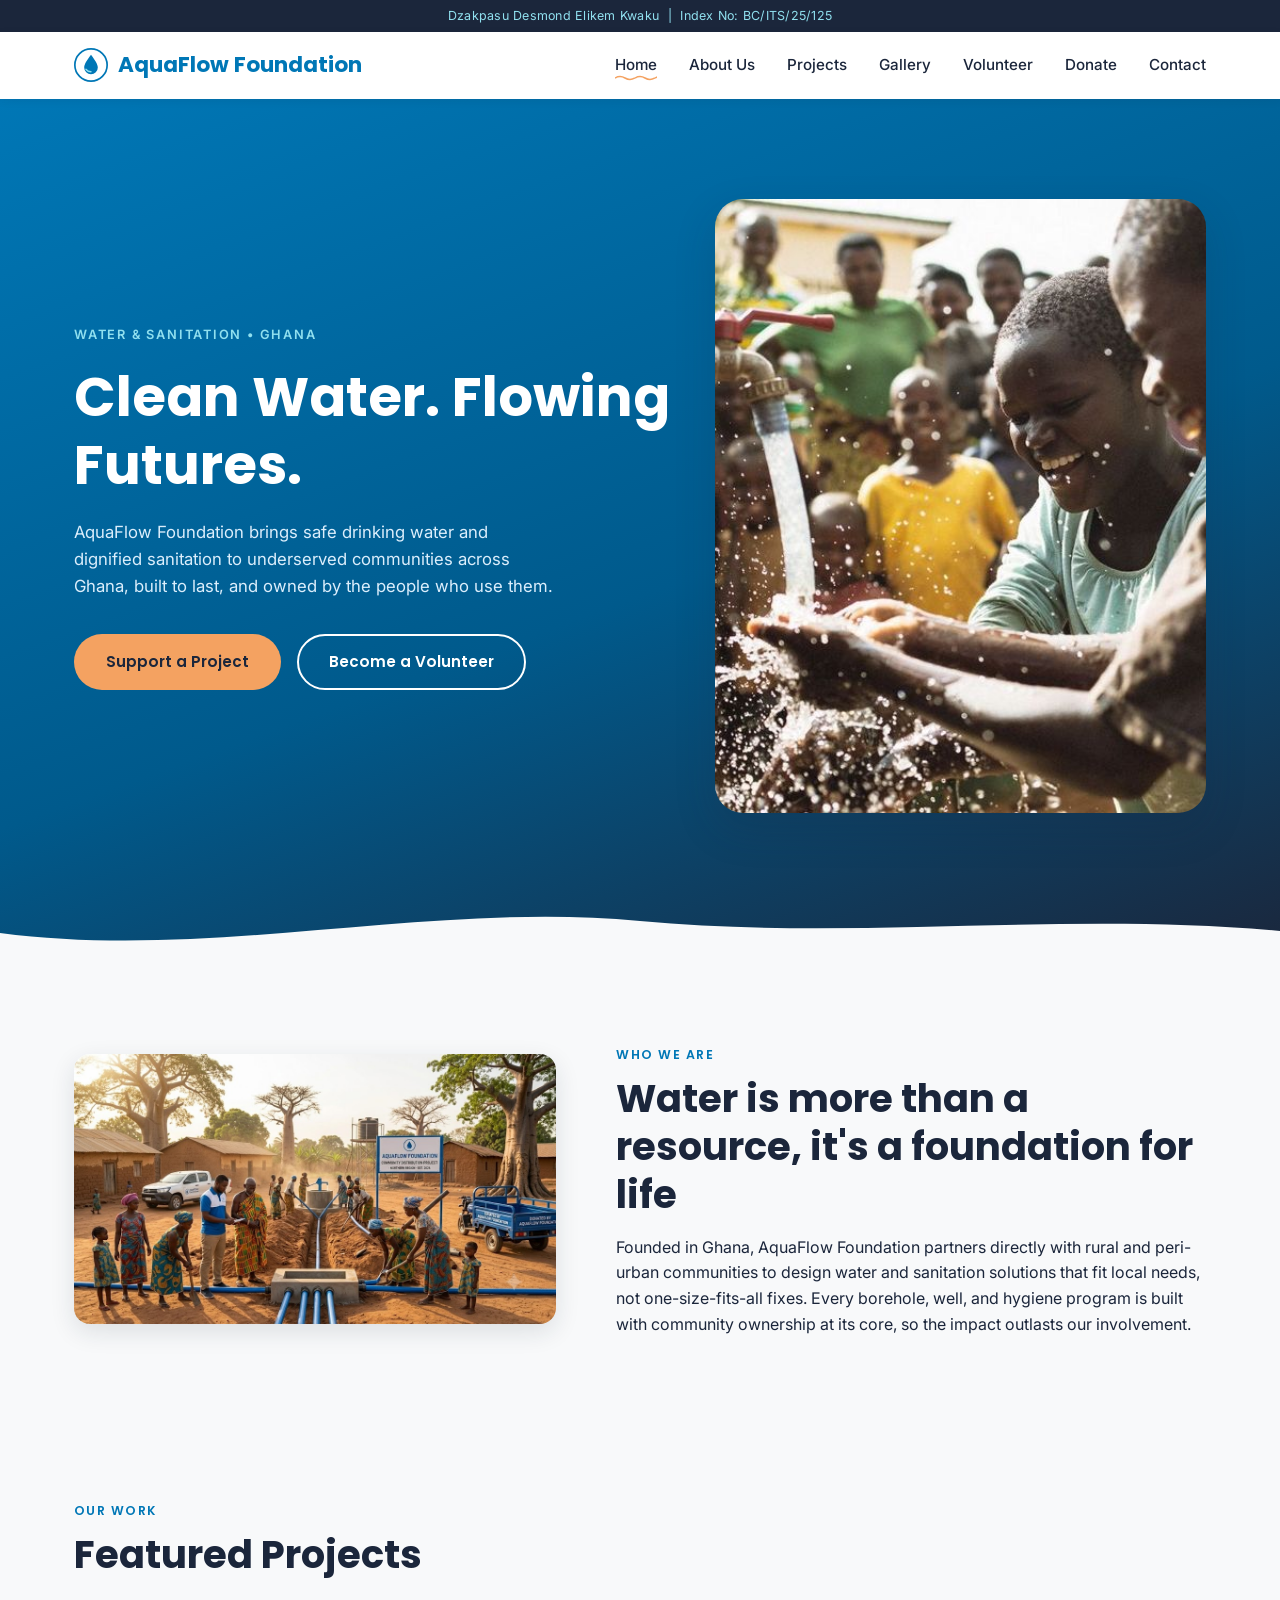
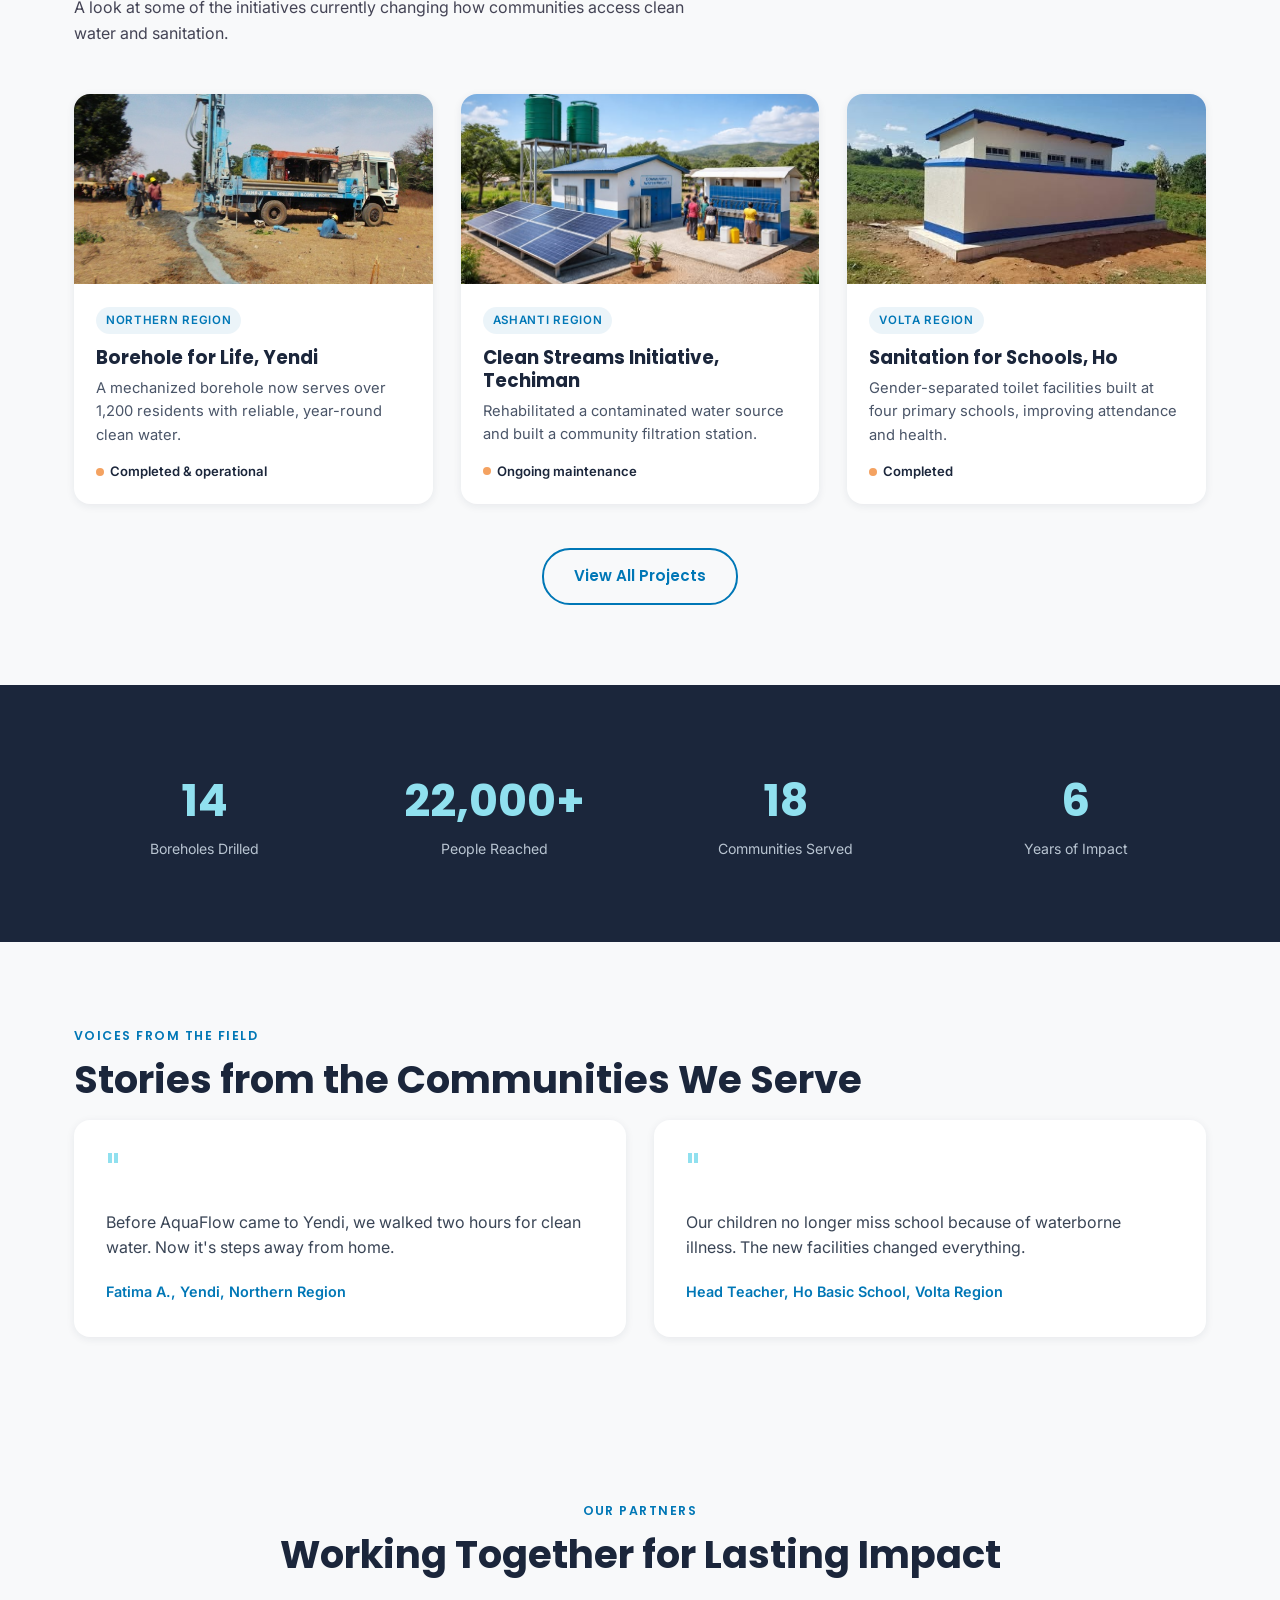
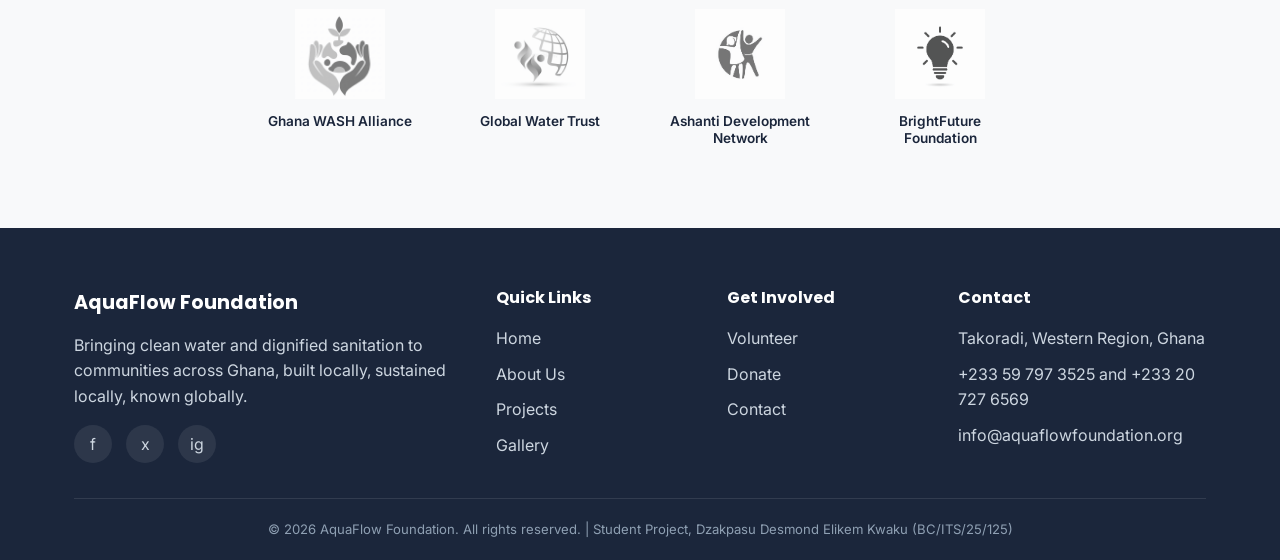
==== commit f21dd888: "Add files via upload" ====
--- a/index.html
+++ b/index.html
@@ -1,13 +1,17 @@
 <!DOCTYPE html>
 <html lang="en">
+
 <head>
   <meta charset="UTF-8">
   <meta name="viewport" content="width=device-width, initial-scale=1.0">
-  <title>AquaFlow Foundation — Clean Water. Flowing Futures.</title>
+  <title>AquaFlow Foundation, Clean Water. Flowing Futures.</title>
   <link rel="preconnect" href="https://fonts.googleapis.com">
-  <link href="https://fonts.googleapis.com/css2?family=Poppins:wght@500;600;700&family=Inter:wght@400;500;600&display=swap" rel="stylesheet">
+  <link
+    href="https://fonts.googleapis.com/css2?family=Poppins:wght@500;600;700&family=Inter:wght@400;500;600&display=swap"
+    rel="stylesheet">
   <link rel="stylesheet" href="style.css">
 </head>
+
 <body>
 
   <!-- Credential Bar (required for submission) -->
@@ -20,9 +24,9 @@
     <div class="nav-wrap">
       <a href="index.html" class="logo">
         <svg class="logo-mark" viewBox="0 0 40 40" fill="none" xmlns="http://www.w3.org/2000/svg" aria-hidden="true">
-          <circle cx="20" cy="20" r="19" stroke="#0077B6" stroke-width="2"/>
-          <path d="M20 8c-5 7-8 11-8 15a8 8 0 0016 0c0-4-3-8-8-15z" fill="#0077B6"/>
-          <path d="M14 25c1.5 2 3.5 3 6 3" stroke="#90E0EF" stroke-width="1.6" stroke-linecap="round"/>
+          <circle cx="20" cy="20" r="19" stroke="#0077B6" stroke-width="2" />
+          <path d="M20 8c-5 7-8 11-8 15a8 8 0 0016 0c0-4-3-8-8-15z" fill="#0077B6" />
+          <path d="M14 25c1.5 2 3.5 3 6 3" stroke="#90E0EF" stroke-width="1.6" stroke-linecap="round" />
         </svg>
         <span class="logo-text">AquaFlow Foundation</span>
       </a>
@@ -48,163 +52,173 @@
 
   <!-- ============ HERO ============ -->
   <main>
-  <section class="hero">
-    <div class="hero-inner">
-      <div class="hero-copy">
-        <span class="hero-eyebrow">Water &amp; Sanitation • Ghana</span>
-        <h1>Clean Water. Flowing Futures.</h1>
-        <p>AquaFlow Foundation brings safe drinking water and dignified sanitation to underserved communities across Ghana — built to last, and owned by the people who use them.</p>
-        <div class="hero-ctas">
-          <a href="donate.html" class="btn btn-primary">Support a Project</a>
-          <a href="volunteer.html" class="btn btn-outline">Become a Volunteer</a>
-        </div>
-      </div>
-      <div class="hero-visual">
-        <img src="images/hero-water.jpg" alt="Community members collecting clean water from a newly installed borehole in Ghana">
-      </div>
-    </div>
-    <div class="wave-divider">
-      <svg viewBox="0 0 1440 60" preserveAspectRatio="none" aria-hidden="true">
-        <path d="M0,32 C240,60 480,0 720,20 C960,40 1200,10 1440,30 L1440,60 L0,60 Z" fill="#F8F9FA"/>
-      </svg>
-    </div>
-  </section>
-
-  <!-- ============ INTRO ============ -->
-  <section class="intro-section">
-    <div class="container">
-      <div class="intro-image">
-        <img src="images/intro-community.jpg" alt="AquaFlow field team working alongside community members in Northern Region">
-      </div>
-      <div class="intro-copy">
-        <span class="section-eyebrow">Who We Are</span>
-        <h2 class="section-heading">Water is more than a resource — it's a foundation for life</h2>
-        <p>Founded in Ghana, AquaFlow Foundation partners directly with rural and peri-urban communities to design water and sanitation solutions that fit local needs — not one-size-fits-all fixes. Every borehole, well, and hygiene program is built with community ownership at its core, so the impact outlasts our involvement.</p>
-      </div>
-    </div>
-  </section>
-
-  <!-- ============ FEATURED PROJECTS ============ -->
-  <section class="featured-projects">
-    <div class="container">
-      <span class="section-eyebrow">Our Work</span>
-      <h2 class="section-heading">Featured Projects</h2>
-      <p class="section-intro">A look at some of the initiatives currently changing how communities access clean water and sanitation.</p>
-
-      <div class="project-grid">
-        <article class="card project-card">
-          <div class="project-img">
-            <img src="images/projects/borehole-yendi.jpg" alt="Mechanized borehole installation in Yendi, Northern Region">
-          </div>
-          <div class="project-card-body">
-            <span class="project-tag">Northern Region</span>
-            <h3>Borehole for Life — Yendi</h3>
-            <p>A mechanized borehole now serves over 1,200 residents with reliable, year-round clean water.</p>
-            <span class="project-status">Completed &amp; operational</span>
-          </div>
-        </article>
-
-        <article class="card project-card">
-          <div class="project-img">
-            <img src="images/projects/streams-techiman.jpg" alt="Water filtration station in Techiman, Ashanti Region">
-          </div>
-          <div class="project-card-body">
-            <span class="project-tag">Ashanti Region</span>
-            <h3>Clean Streams Initiative — Techiman</h3>
-            <p>Rehabilitated a contaminated water source and built a community filtration station.</p>
-            <span class="project-status">Ongoing maintenance</span>
-          </div>
-        </article>
-
-        <article class="card project-card">
-          <div class="project-img">
-            <img src="images/projects/schools-ho.jpg" alt="New sanitation facilities at a primary school in Ho, Volta Region">
-          </div>
-          <div class="project-card-body">
-            <span class="project-tag">Volta Region</span>
-            <h3>Sanitation for Schools — Ho</h3>
-            <p>Gender-separated toilet facilities built at four primary schools, improving attendance and health.</p>
-            <span class="project-status">Completed</span>
-          </div>
-        </article>
-      </div>
-
-      <div class="view-all-wrap">
-        <a href="projects.html" class="btn btn-outline-dark">View All Projects</a>
-      </div>
-    </div>
-  </section>
-
-  <!-- ============ STATS ============ -->
-  <section class="stats-bar">
-    <div class="container">
-      <div class="stats-grid">
-        <div class="stat-item">
-          <span class="stat-number">14</span>
-          <span class="stat-label">Boreholes Drilled</span>
-        </div>
-        <div class="stat-item">
-          <span class="stat-number">22,000+</span>
-          <span class="stat-label">People Reached</span>
-        </div>
-        <div class="stat-item">
-          <span class="stat-number">18</span>
-          <span class="stat-label">Communities Served</span>
-        </div>
-        <div class="stat-item">
-          <span class="stat-number">6</span>
-          <span class="stat-label">Years of Impact</span>
-        </div>
-      </div>
-    </div>
-  </section>
-
-  <!-- ============ TESTIMONIALS ============ -->
-  <section class="testimonials-section">
-    <div class="container">
-      <span class="section-eyebrow">Voices from the Field</span>
-      <h2 class="section-heading">Stories from the Communities We Serve</h2>
-
-      <div class="testimonial-grid">
-        <div class="card testimonial-card">
-          <span class="testimonial-quote-mark">"</span>
-          <p>Before AquaFlow came to Yendi, we walked two hours for clean water. Now it's steps away from home.</p>
-          <span class="testimonial-author">Fatima A. — Yendi, Northern Region</span>
-        </div>
-        <div class="card testimonial-card">
-          <span class="testimonial-quote-mark">"</span>
-          <p>Our children no longer miss school because of waterborne illness. The new facilities changed everything.</p>
-          <span class="testimonial-author">Head Teacher — Ho Basic School, Volta Region</span>
-        </div>
-      </div>
-    </div>
-  </section>
-
-  <!-- ============ PARTNERS ============ -->
-  <section class="partners-section">
-    <div class="container">
-      <span class="section-eyebrow">Our Partners</span>
-      <h2 class="section-heading">Working Together for Lasting Impact</h2>
-      <div class="partners-row">
-        <div class="partner-item">
-          <img src="logos/logo1.jpg" alt="Ghana WASH Alliance logo" width="90" height="90">
-          <span class="partner-name">Ghana WASH Alliance</span>
-        </div>
-        <div class="partner-item">
-          <img src="logos/logo2.jpg" alt="Global Water Trust logo" width="90" height="90">
-          <span class="partner-name">Global Water Trust</span>
-        </div>
-        <div class="partner-item">
-          <img src="logos/logo3.jpg" alt="Ashanti Development Network logo" width="90" height="90">
-          <span class="partner-name">Ashanti Development Network</span>
-        </div>
-        <div class="partner-item">
-          <img src="logos/logo4.jpg" alt="BrightFuture Foundation logo" width="90" height="90">
-          <span class="partner-name">BrightFuture Foundation</span>
-        </div>
-      </div>
-    </div>
-  </section>
+    <section class="hero">
+      <div class="hero-inner">
+        <div class="hero-copy">
+          <span class="hero-eyebrow">Water &amp; Sanitation • Ghana</span>
+          <h1>Clean Water. Flowing Futures.</h1>
+          <p>AquaFlow Foundation brings safe drinking water and dignified sanitation to underserved communities across
+            Ghana, built to last, and owned by the people who use them.</p>
+          <div class="hero-ctas">
+            <a href="donate.html" class="btn btn-primary">Support a Project</a>
+            <a href="volunteer.html" class="btn btn-outline">Become a Volunteer</a>
+          </div>
+        </div>
+        <div class="hero-visual">
+          <img src="images/hero-water.jpg"
+            alt="Community members collecting clean water from a newly installed borehole in Ghana">
+        </div>
+      </div>
+      <div class="wave-divider">
+        <svg viewBox="0 0 1440 60" preserveAspectRatio="none" aria-hidden="true">
+          <path d="M0,32 C240,60 480,0 720,20 C960,40 1200,10 1440,30 L1440,60 L0,60 Z" fill="#F8F9FA" />
+        </svg>
+      </div>
+    </section>
+
+    <!-- ============ INTRO ============ -->
+    <section class="intro-section">
+      <div class="container">
+        <div class="intro-image">
+          <img src="images/intro-community.jpg"
+            alt="AquaFlow field team working alongside community members in Northern Region">
+        </div>
+        <div class="intro-copy">
+          <span class="section-eyebrow">Who We Are</span>
+          <h2 class="section-heading">Water is more than a resource, it's a foundation for life</h2>
+          <p>Founded in Ghana, AquaFlow Foundation partners directly with rural and peri-urban communities to design
+            water and sanitation solutions that fit local needs, not one-size-fits-all fixes. Every borehole, well, and
+            hygiene program is built with community ownership at its core, so the impact outlasts our involvement.</p>
+        </div>
+      </div>
+    </section>
+
+    <!-- ============ FEATURED PROJECTS ============ -->
+    <section class="featured-projects">
+      <div class="container">
+        <span class="section-eyebrow">Our Work</span>
+        <h2 class="section-heading">Featured Projects</h2>
+        <p class="section-intro">A look at some of the initiatives currently changing how communities access clean water
+          and sanitation.</p>
+
+        <div class="project-grid">
+          <article class="card project-card">
+            <div class="project-img">
+              <img src="images/projects/borehole-yendi.jpg"
+                alt="Mechanized borehole installation in Yendi, Northern Region">
+            </div>
+            <div class="project-card-body">
+              <span class="project-tag">Northern Region</span>
+              <h3>Borehole for Life, Yendi</h3>
+              <p>A mechanized borehole now serves over 1,200 residents with reliable, year-round clean water.</p>
+              <span class="project-status">Completed &amp; operational</span>
+            </div>
+          </article>
+
+          <article class="card project-card">
+            <div class="project-img">
+              <img src="images/projects/streams-techiman.jpg"
+                alt="Water filtration station in Techiman, Ashanti Region">
+            </div>
+            <div class="project-card-body">
+              <span class="project-tag">Ashanti Region</span>
+              <h3>Clean Streams Initiative, Techiman</h3>
+              <p>Rehabilitated a contaminated water source and built a community filtration station.</p>
+              <span class="project-status">Ongoing maintenance</span>
+            </div>
+          </article>
+
+          <article class="card project-card">
+            <div class="project-img">
+              <img src="images/projects/schools-ho.jpg"
+                alt="New sanitation facilities at a primary school in Ho, Volta Region">
+            </div>
+            <div class="project-card-body">
+              <span class="project-tag">Volta Region</span>
+              <h3>Sanitation for Schools, Ho</h3>
+              <p>Gender-separated toilet facilities built at four primary schools, improving attendance and health.</p>
+              <span class="project-status">Completed</span>
+            </div>
+          </article>
+        </div>
+
+        <div class="view-all-wrap">
+          <a href="projects.html" class="btn btn-outline-dark">View All Projects</a>
+        </div>
+      </div>
+    </section>
+
+    <!-- ============ STATS ============ -->
+    <section class="stats-bar">
+      <div class="container">
+        <div class="stats-grid">
+          <div class="stat-item">
+            <span class="stat-number">14</span>
+            <span class="stat-label">Boreholes Drilled</span>
+          </div>
+          <div class="stat-item">
+            <span class="stat-number">22,000+</span>
+            <span class="stat-label">People Reached</span>
+          </div>
+          <div class="stat-item">
+            <span class="stat-number">18</span>
+            <span class="stat-label">Communities Served</span>
+          </div>
+          <div class="stat-item">
+            <span class="stat-number">6</span>
+            <span class="stat-label">Years of Impact</span>
+          </div>
+        </div>
+      </div>
+    </section>
+
+    <!-- ============ TESTIMONIALS ============ -->
+    <section class="testimonials-section">
+      <div class="container">
+        <span class="section-eyebrow">Voices from the Field</span>
+        <h2 class="section-heading">Stories from the Communities We Serve</h2>
+
+        <div class="testimonial-grid">
+          <div class="card testimonial-card">
+            <span class="testimonial-quote-mark">"</span>
+            <p>Before AquaFlow came to Yendi, we walked two hours for clean water. Now it's steps away from home.</p>
+            <span class="testimonial-author">Fatima A., Yendi, Northern Region</span>
+          </div>
+          <div class="card testimonial-card">
+            <span class="testimonial-quote-mark">"</span>
+            <p>Our children no longer miss school because of waterborne illness. The new facilities changed everything.
+            </p>
+            <span class="testimonial-author">Head Teacher, Ho Basic School, Volta Region</span>
+          </div>
+        </div>
+      </div>
+    </section>
+
+    <!-- ============ PARTNERS ============ -->
+    <section class="partners-section">
+      <div class="container">
+        <span class="section-eyebrow">Our Partners</span>
+        <h2 class="section-heading">Working Together for Lasting Impact</h2>
+        <div class="partners-row">
+          <div class="partner-item">
+            <img src="logos/logo1.jpg" alt="Ghana WASH Alliance logo" width="90" height="90">
+            <span class="partner-name">Ghana WASH Alliance</span>
+          </div>
+          <div class="partner-item">
+            <img src="logos/logo2.jpg" alt="Global Water Trust logo" width="90" height="90">
+            <span class="partner-name">Global Water Trust</span>
+          </div>
+          <div class="partner-item">
+            <img src="logos/logo3.jpg" alt="Ashanti Development Network logo" width="90" height="90">
+            <span class="partner-name">Ashanti Development Network</span>
+          </div>
+          <div class="partner-item">
+            <img src="logos/logo4.jpg" alt="BrightFuture Foundation logo" width="90" height="90">
+            <span class="partner-name">BrightFuture Foundation</span>
+          </div>
+        </div>
+      </div>
+    </section>
 
   </main>
 
@@ -214,7 +228,8 @@
       <div class="footer-grid">
         <div class="footer-col">
           <div class="footer-brand">AquaFlow Foundation</div>
-          <p>Bringing clean water and dignified sanitation to communities across Ghana — built locally, sustained locally, known globally.</p>
+          <p>Bringing clean water and dignified sanitation to communities across Ghana, built locally, sustained
+            locally, known globally.</p>
           <div class="social-links">
             <a href="#" aria-label="Facebook">f</a>
             <a href="#" aria-label="Twitter/X">x</a>
@@ -244,18 +259,21 @@
         <div class="footer-col">
           <h4>Contact</h4>
           <ul>
-            <li>Kumasi, Ashanti Region, Ghana</li>
-            <li>+233 24 000 0000</li>
-            <li>info@aquaflowfoundation.org</li>
+            <li>Takoradi, Western Region, Ghana</li>
+            <li><a href="tel:+233597973525">+233 59 797 3525</a> and <a href="tel:+233207276569">+233 20 727 6569</a>
+            </li>
+            <li><a href="mailto:info@aquaflowfoundation.org">info@aquaflowfoundation.org</a></li>
           </ul>
         </div>
       </div>
 
       <div class="footer-bottom">
-        &copy; 2026 AquaFlow Foundation. All rights reserved. | Student Project — Dzakpasu Desmond Elikem Kwaku (BC/ITS/25/125)
+        &copy; 2026 AquaFlow Foundation. All rights reserved. | Student Project, Dzakpasu Desmond Elikem Kwaku
+        (BC/ITS/25/125)
       </div>
     </div>
   </footer>
 
 </body>
+
 </html>
--- a/style.css
+++ b/style.css
@@ -5,11 +5,16 @@
 
 /* ---------- Design Tokens ---------- */
 :root {
-  --color-primary: #0077B6;      /* deep aqua blue */
-  --color-secondary: #90E0EF;    /* sky blue */
-  --color-accent: #F4A261;       /* sandy gold */
-  --color-dark: #1B263B;         /* slate */
-  --color-light: #F8F9FA;        /* off-white */
+  --color-primary: #0077B6;
+  /* deep aqua blue */
+  --color-secondary: #90E0EF;
+  /* sky blue */
+  --color-accent: #F4A261;
+  /* sandy gold */
+  --color-dark: #1B263B;
+  /* slate */
+  --color-light: #F8F9FA;
+  /* off-white */
   --color-white: #FFFFFF;
 
   --font-heading: 'Poppins', sans-serif;
@@ -62,7 +67,10 @@
   list-style: none;
 }
 
-h1, h2, h3, h4 {
+h1,
+h2,
+h3,
+h4 {
   font-family: var(--font-heading);
   color: var(--color-dark);
   line-height: 1.25;
@@ -205,15 +213,15 @@
 }
 
 /* Animate to an "X" when open */
-.nav-toggle-checkbox:checked ~ .nav-toggle span:nth-child(1) {
+.nav-toggle-checkbox:checked~.nav-toggle span:nth-child(1) {
   transform: translateY(7px) rotate(45deg);
 }
 
-.nav-toggle-checkbox:checked ~ .nav-toggle span:nth-child(2) {
+.nav-toggle-checkbox:checked~.nav-toggle span:nth-child(2) {
   opacity: 0;
 }
 
-.nav-toggle-checkbox:checked ~ .nav-toggle span:nth-child(3) {
+.nav-toggle-checkbox:checked~.nav-toggle span:nth-child(3) {
   transform: translateY(-7px) rotate(-45deg);
 }
 
@@ -408,7 +416,7 @@
   width: 38px;
   height: 38px;
   border-radius: 50%;
-  background: rgba(255,255,255,0.08);
+  background: rgba(255, 255, 255, 0.08);
   display: flex;
   align-items: center;
   justify-content: center;
@@ -420,7 +428,7 @@
 }
 
 .footer-bottom {
-  border-top: 1px solid rgba(255,255,255,0.1);
+  border-top: 1px solid rgba(255, 255, 255, 0.1);
   text-align: center;
   padding: 20px 0;
   font-size: 0.82rem;
@@ -481,7 +489,7 @@
     z-index: 99;
   }
 
-  .nav-toggle-checkbox:checked ~ .main-nav {
+  .nav-toggle-checkbox:checked~.main-nav {
     transform: translateY(0);
     opacity: 1;
   }
@@ -895,7 +903,7 @@
   direction: rtl;
 }
 
-.split-section.reverse .container > * {
+.split-section.reverse .container>* {
   direction: ltr;
 }
 
@@ -1136,7 +1144,7 @@
   font-size: 0.85rem;
   font-weight: 600;
   color: var(--color-white);
-  background: linear-gradient(to top, rgba(27,38,59,0.85), rgba(27,38,59,0));
+  background: linear-gradient(to top, rgba(27, 38, 59, 0.85), rgba(27, 38, 59, 0));
   opacity: 0;
   transform: translateY(8px);
   transition: opacity var(--transition-fast), transform var(--transition-fast);
@@ -1334,13 +1342,13 @@
   transition: background var(--transition-fast), border-color var(--transition-fast), color var(--transition-fast);
 }
 
-.amount-option input:checked + label {
+.amount-option input:checked+label {
   background: var(--color-primary);
   border-color: var(--color-primary);
   color: var(--color-white);
 }
 
-.amount-option input:focus-visible + label {
+.amount-option input:focus-visible+label {
   outline: 3px solid var(--color-accent);
   outline-offset: 2px;
 }
